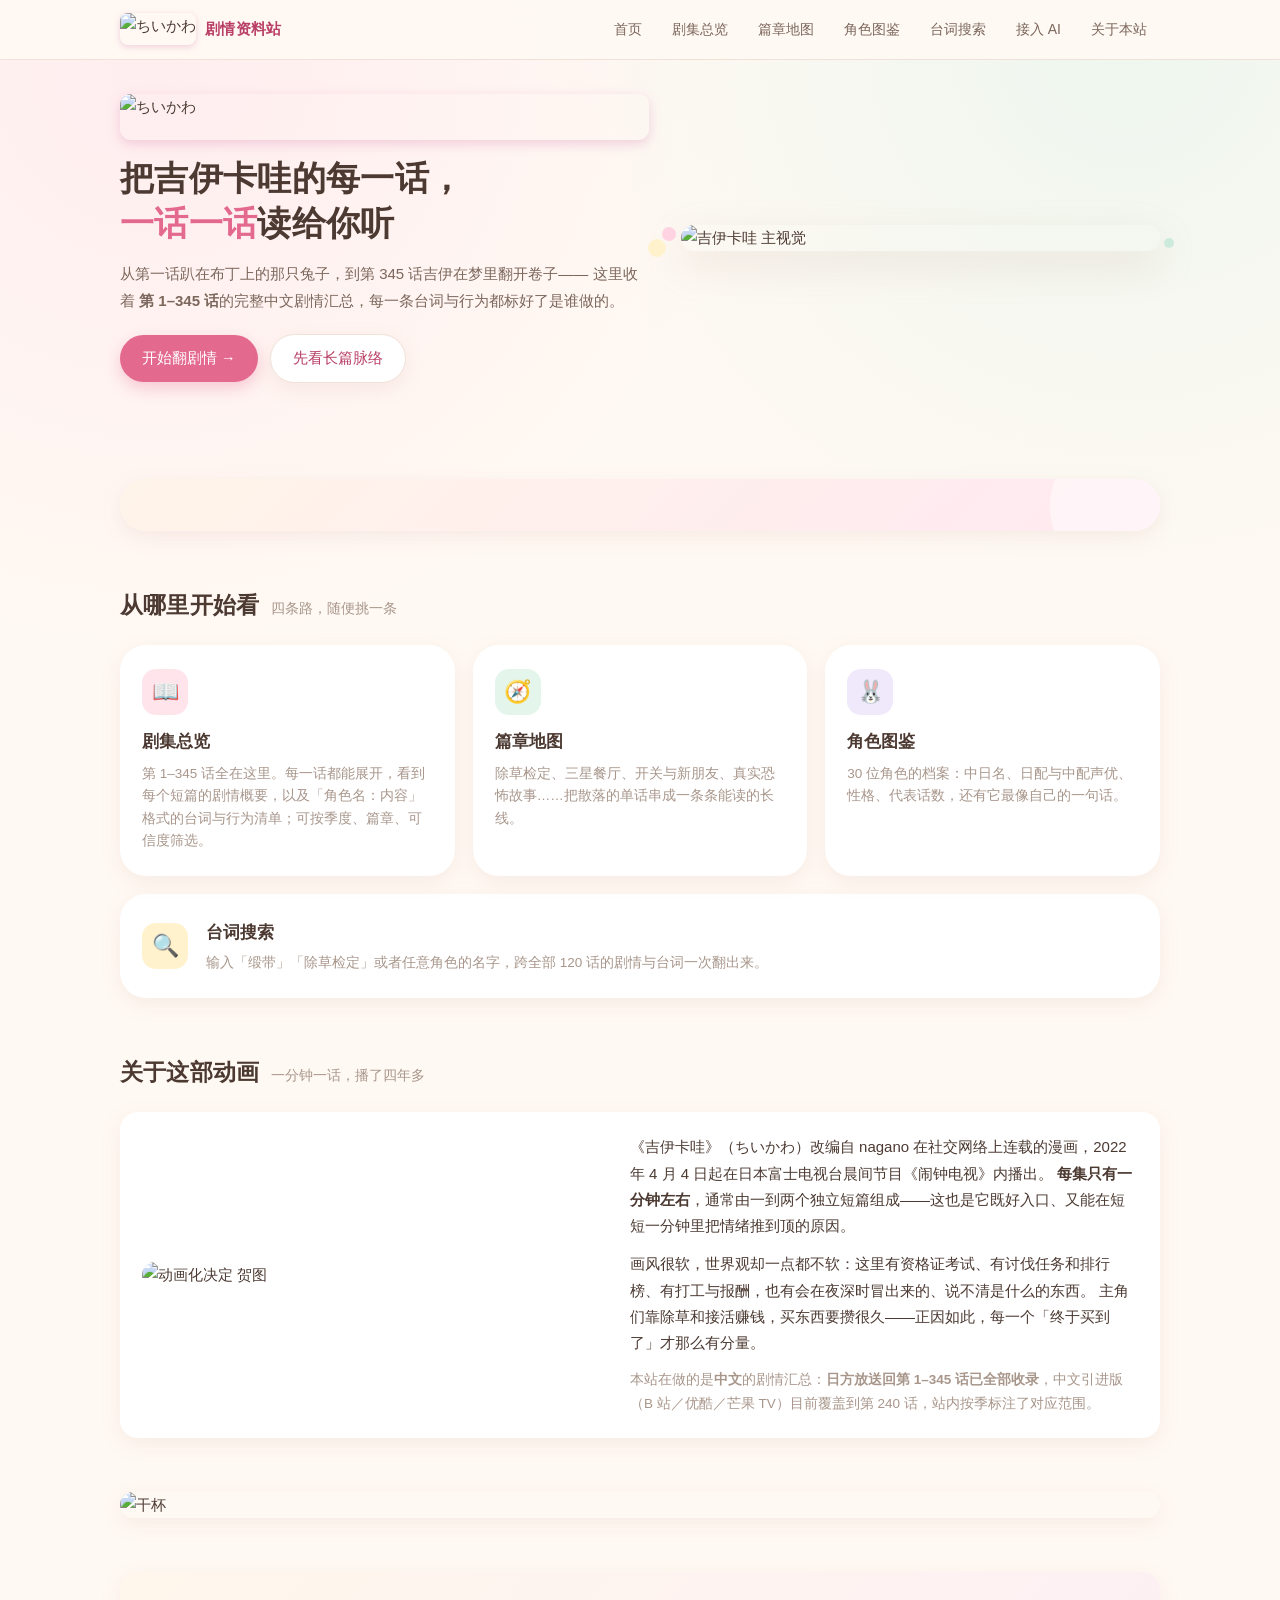
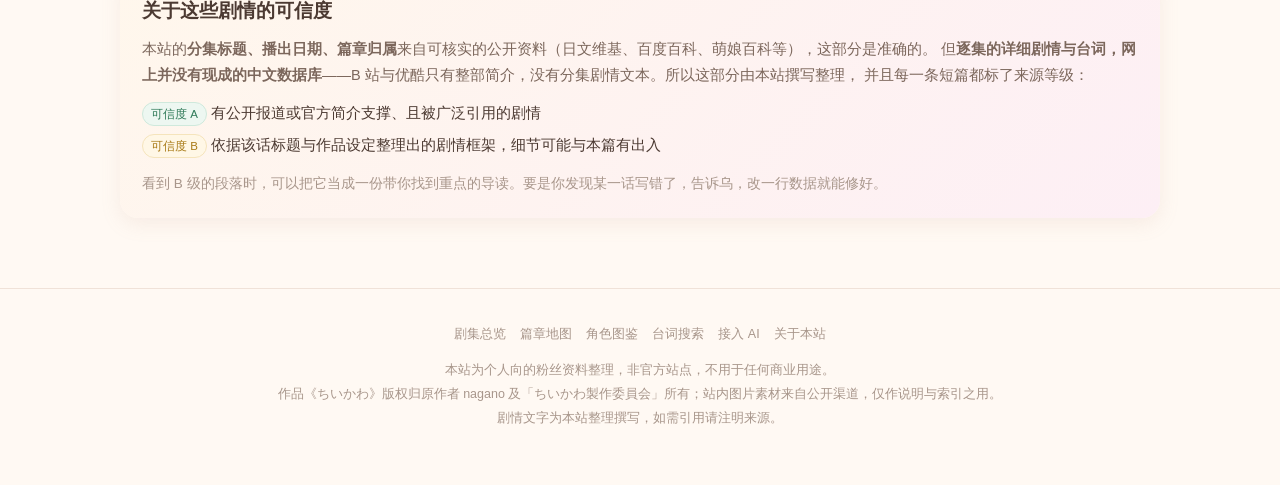
==== index.html @ 96c1f1d7 "站点: 新增「接入 AI」页，把工程配置与接入说明搬上网站 用户要的是「工程的配置和相关说明也应该放进这个项目的网站里」。新增 agent.html，讲清楚这份资料怎么接给别的 AI 用：  - 三层" ====
<!DOCTYPE html>
<html lang="zh-CN">
<head>
<meta charset="UTF-8">
<meta name="viewport" content="width=device-width,initial-scale=1">
<title>吉伊卡哇 剧情资料站 · ちいかわ</title>
<meta name="description" content="《吉伊卡哇》（ちいかわ）动画第 1–120 话逐集剧情汇总与台词记录，全部中文，含篇章地图、角色图鉴与台词搜索。">
<link rel="icon" href="assets/images/logo-chiikawa.png">
<link rel="stylesheet" href="css/style.css">
</head>
<body>

<nav class="nav"><div class="nav-in">
  <a class="nav-logo" href="index.html">
    <img src="assets/images/logo-chiikawa.png" alt="ちいかわ">
    <span class="lp">剧情资料站</span>
  </a>
  <div class="nav-links">
    <a href="index.html">首页</a>
    <a href="episodes.html">剧集总览</a>
    <a href="arcs.html">篇章地图</a>
    <a href="characters.html">角色图鉴</a>
    <a href="search.html">台词搜索</a>
    <a href="agent.html">接入 AI</a>
    <a href="about.html">关于本站</a>
  </div>
</div></nav>

<main class="wrap">

  <section class="hero">
    <div class="hero-txt">
      <img class="hero-logo" src="assets/images/logo-chiikawa.png" alt="ちいかわ">
      <h1>把吉伊卡哇的每一话，<br><em>一话一话</em>读给你听</h1>
      <p>从第一话趴在布丁上的那只兔子，到第 345 话吉伊在梦里翻开卷子——
        这里收着 <b>第 1–345 话</b>的完整中文剧情汇总，每一条台词与行为都标好了是谁做的。</p>
      <a class="btn" href="episodes.html">开始翻剧情 →</a>
      <a class="btn ghost" href="arcs.html" style="margin-left:8px">先看长篇脉络</a>
    </div>
    <div class="hero-art">
      <span class="spark s1"></span><span class="spark s2"></span><span class="spark s3"></span>
      <img class="kv" src="assets/images/hero-kv.jpg" alt="吉伊卡哇 主视觉">
    </div>
  </section>

  <section class="sec" style="margin-top:34px">
    <div class="stats" id="stats"></div>
  </section>

  <section class="sec">
    <div class="today" id="today"></div>
  </section>

  <section class="sec">
    <div class="sec-head">
      <h2>从哪里开始看</h2>
      <span class="sub">四条路，随便挑一条</span>
    </div>
    <div class="entries">
      <a class="entry" href="episodes.html">
        <div class="ic" style="background:#FFE4EC">📖</div>
        <h3>剧集总览</h3>
        <p>第 1–345 话全在这里。每一话都能展开，看到每个短篇的剧情概要，以及「角色名：内容」格式的台词与行为清单；可按季度、篇章、可信度筛选。</p>
      </a>
      <a class="entry" href="arcs.html">
        <div class="ic" style="background:#E4F5EC">🧭</div>
        <h3>篇章地图</h3>
        <p>除草检定、三星餐厅、开关与新朋友、真实恐怖故事……把散落的单话串成一条条能读的长线。</p>
      </a>
      <a class="entry" href="characters.html">
        <div class="ic" style="background:#F0E9FB">🐰</div>
        <h3>角色图鉴</h3>
        <p>30 位角色的档案：中日名、日配与中配声优、性格、代表话数，还有它最像自己的一句话。</p>
      </a>
    </div>
    <a class="entry" href="search.html" style="margin-top:18px;display:flex;align-items:center;gap:18px">
      <div class="ic" style="background:#FFF2CC;margin:0">🔍</div>
      <div>
        <h3 style="margin-bottom:4px">台词搜索</h3>
        <p style="margin:0">输入「缎带」「除草检定」或者任意角色的名字，跨全部 120 话的剧情与台词一次翻出来。</p>
      </div>
    </a>
  </section>

  <section class="sec">
    <div class="sec-head">
      <h2>关于这部动画</h2>
      <span class="sub">一分钟一话，播了四年多</span>
    </div>
    <div class="card" style="display:grid;grid-template-columns:1fr 1.1fr;gap:26px;align-items:center">
      <img src="assets/images/anime-announce.jpg" alt="动画化决定 贺图" style="border-radius:18px">
      <div>
        <p style="margin:0 0 12px">《吉伊卡哇》（ちいかわ）改编自 nagano 在社交网络上连载的漫画，2022 年 4 月 4 日起在日本富士电视台晨间节目《闹钟电视》内播出。
          <b>每集只有一分钟左右</b>，通常由一到两个独立短篇组成——这也是它既好入口、又能在短短一分钟里把情绪推到顶的原因。</p>
        <p style="margin:0 0 12px">画风很软，世界观却一点都不软：这里有资格证考试、有讨伐任务和排行榜、有打工与报酬，也有会在夜深时冒出来的、说不清是什么的东西。
          主角们靠除草和接活赚钱，买东西要攒很久——正因如此，每一个「终于买到了」才那么有分量。</p>
        <p style="margin:0" class="muted">本站在做的是<b>中文</b>的剧情汇总：<b>日方放送回第 1–345 话已全部收录</b>，中文引进版（B 站／优酷／芒果 TV）目前覆盖到第 240 话，站内按季标注了对应范围。</p>
      </div>
    </div>
  </section>

  <section class="sec">
    <img src="assets/images/banner-cheers.jpg" alt="干杯" style="width:100%;border-radius:26px;box-shadow:var(--shadow)">
  </section>

  <section class="sec">
    <div class="card" style="background:linear-gradient(135deg,#FFF7EC,#FDEFF5)">
      <h2 style="margin:0 0 10px;font-size:19px">关于这些剧情的可信度</h2>
      <p style="margin:0 0 12px;color:var(--ink-2);font-size:14.5px">
        本站的<b>分集标题、播出日期、篇章归属</b>来自可核实的公开资料（日文维基、百度百科、萌娘百科等），这部分是准确的。
        但<b>逐集的详细剧情与台词，网上并没有现成的中文数据库</b>——B 站与优酷只有整部简介，没有分集剧情文本。所以这部分由本站撰写整理，
        并且每一条短篇都标了来源等级：</p>
      <p style="margin:0 0 6px"><span class="badge-lv a">可信度 A</span> 有公开报道或官方简介支撑、且被广泛引用的剧情</p>
      <p style="margin:0 0 14px"><span class="badge-lv">可信度 B</span> 依据该话标题与作品设定整理出的剧情框架，细节可能与本篇有出入</p>
      <p style="margin:0" class="muted">看到 B 级的段落时，可以把它当成一份带你找到重点的导读。要是你发现某一话写错了，告诉乌，改一行数据就能修好。</p>
    </div>
  </section>

</main>

<footer>
  <div class="lk">
    <a href="episodes.html">剧集总览</a>
    <a href="arcs.html">篇章地图</a>
    <a href="characters.html">角色图鉴</a>
    <a href="search.html">台词搜索</a>
    <a href="agent.html">接入 AI</a>
    <a href="about.html">关于本站</a>
  </div>
  <p>本站为个人向的粉丝资料整理，非官方站点，不用于任何商业用途。<br>
  作品《ちいかわ》版权归原作者 nagano 及「ちいかわ製作委員会」所有；站内图片素材来自公开渠道，仅作说明与索引之用。<br>
  剧情文字为本站整理撰写，如需引用请注明来源。</p>
</footer>

<script src="js/data-characters.js"></script>
<script src="js/data-arcs.js"></script>
<script src="js/episodes-01-40.js"></script>
<script src="js/episodes-41-80.js"></script>
<script src="js/episodes-81-120.js"></script>
<script src="js/episodes-121-160.js"></script>
<script src="js/episodes-161-200.js"></script>
<script src="js/episodes-201-240.js"></script>
<script src="js/episodes-241-280.js"></script>
<script src="js/episodes-281-320.js"></script>
<script src="js/episodes-321-345.js"></script>
<script src="js/app.js"></script>
</body>
</html>
---- css/style.css ----
:root{
  --cream:#FFF9F3;
  --cream-2:#FFF3E8;
  --pink:#FFE4EC;
  --pink-2:#FFD3E1;
  --pink-deep:#E4698F;
  --pink-dark:#B93F66;
  --mint:#E4F5EC;
  --mint-2:#CDEBDC;
  --mint-deep:#3F9E75;
  --yellow:#FFF2CC;
  --yellow-deep:#D9A227;
  --blue:#E6F1FB;
  --blue-deep:#3E88C7;
  --purple:#F0E9FB;
  --purple-deep:#8A6BC7;
  --ink:#4C3A32;
  --ink-2:#7C675C;
  --ink-3:#A8968B;
  --line:#F0E2D8;
  --white:#FFFFFF;
  --shadow:0 6px 20px rgba(190,150,130,.13);
  --shadow-lg:0 14px 40px rgba(190,150,130,.20);
  --r-sm:12px; --r:18px; --r-lg:26px; --r-full:999px;
  --font:-apple-system,BlinkMacSystemFont,"PingFang SC","Hiragino Sans GB","Microsoft YaHei","Noto Sans SC",sans-serif;
}
*{box-sizing:border-box}
html{scroll-behavior:smooth}
body{
  margin:0;font-family:var(--font);color:var(--ink);background:var(--cream);
  font-size:15px;line-height:1.75;-webkit-font-smoothing:antialiased;
  background-image:radial-gradient(circle at 12% 8%,rgba(255,228,236,.55),transparent 42%),
                   radial-gradient(circle at 88% 4%,rgba(228,245,236,.65),transparent 40%);
  background-attachment:fixed;
}
a{color:inherit;text-decoration:none}
img{max-width:100%;display:block}
.wrap{max-width:1080px;margin:0 auto;padding:0 20px}

/* ============ 导航 ============ */
.nav{
  position:sticky;top:0;z-index:50;background:rgba(255,249,243,.92);
  backdrop-filter:saturate(180%) blur(12px);border-bottom:1px solid var(--line);
}
.nav-in{max-width:1080px;margin:0 auto;padding:10px 20px;display:flex;align-items:center;gap:14px}
.nav-logo{display:flex;align-items:center;gap:9px;flex-shrink:0}
.nav-logo img{height:32px;width:auto;border-radius:8px;box-shadow:0 2px 6px rgba(216,135,178,.35)}
.nav-logo .lp{font-size:15px;font-weight:700;color:var(--pink-dark);letter-spacing:.02em}
.nav-links{display:flex;gap:4px;margin-left:auto;flex-wrap:wrap}
.nav-links a{
  padding:7px 13px;border-radius:var(--r-full);font-size:14px;color:var(--ink-2);
  transition:background .18s,color .18s,transform .18s;
}
.nav-links a:hover{background:var(--pink);color:var(--pink-dark);transform:translateY(-1px)}
.nav-links a.on{background:var(--pink-deep);color:#fff;font-weight:500}

/* ============ 通用 ============ */
.sec{margin:54px 0}
.sec-head{display:flex;align-items:baseline;gap:12px;margin-bottom:20px;flex-wrap:wrap}
.sec-head h2{margin:0;font-size:23px;letter-spacing:.01em}
.sec-head .sub{font-size:13.5px;color:var(--ink-3)}
.card{background:var(--white);border-radius:var(--r);box-shadow:var(--shadow);padding:22px}
.tag{
  display:inline-block;padding:2px 10px;border-radius:var(--r-full);font-size:12px;
  background:var(--mint);color:var(--mint-deep);white-space:nowrap;
}
.tag.pk{background:var(--pink);color:var(--pink-dark)}
.tag.yl{background:var(--yellow);color:#96690E}
.tag.bl{background:var(--blue);color:var(--blue-deep)}
.tag.pu{background:var(--purple);color:var(--purple-deep)}
.tag.gy{background:#F1EFE8;color:#7A756B}
.badge-lv{
  display:inline-flex;align-items:center;gap:4px;font-size:11.5px;padding:1px 8px;
  border-radius:var(--r-full);background:#FFF7E6;color:#A87A16;border:1px solid #F5E4BC;
}
.badge-lv.a{background:#EDF7F1;color:#2F7A58;border-color:#CFE9DC}
.btn{
  display:inline-flex;align-items:center;gap:8px;padding:11px 22px;border-radius:var(--r-full);
  background:var(--pink-deep);color:#fff;font-size:14.5px;font-weight:500;border:none;cursor:pointer;
  box-shadow:0 6px 16px rgba(228,105,143,.32);transition:transform .16s,box-shadow .16s;
}
.btn:hover{transform:translateY(-2px);box-shadow:0 10px 22px rgba(228,105,143,.4)}
.btn.ghost{background:var(--white);color:var(--pink-dark);box-shadow:var(--shadow);border:1px solid var(--line)}
.muted{color:var(--ink-3);font-size:13.5px}

/* ============ 首页 hero ============ */
.hero{padding:34px 0 8px;display:grid;grid-template-columns:1.05fr .95fr;gap:32px;align-items:center}
.hero-txt h1{
  font-size:34px;line-height:1.35;margin:0 0 14px;letter-spacing:.01em;
}
.hero-txt h1 em{font-style:normal;color:var(--pink-deep)}
.hero-txt p{margin:0 0 20px;color:var(--ink-2);font-size:15px}
.hero-logo{height:46px;width:auto;border-radius:11px;margin-bottom:16px;box-shadow:0 4px 12px rgba(216,135,178,.34)}
.hero-art{position:relative}
.hero-art .kv{
  width:100%;border-radius:var(--r-lg);box-shadow:var(--shadow-lg);
  animation:bob 4.6s ease-in-out infinite;
}
@keyframes bob{0%,100%{transform:translateY(0) rotate(-.5deg)}50%{transform:translateY(-9px) rotate(.5deg)}}
.spark{position:absolute;border-radius:50%;pointer-events:none}
.spark.s1{width:14px;height:14px;background:var(--pink-2);top:8%;left:-4%;animation:fl 3.4s ease-in-out infinite}
.spark.s2{width:10px;height:10px;background:var(--mint-2);bottom:14%;right:-3%;animation:fl 4.2s ease-in-out infinite .5s}
.spark.s3{width:18px;height:18px;background:var(--yellow);top:52%;left:-7%;animation:fl 5s ease-in-out infinite .9s}
@keyframes fl{0%,100%{transform:translateY(0)}50%{transform:translateY(-12px)}}

.stats{display:grid;grid-template-columns:repeat(4,1fr);gap:14px;margin-top:26px}
.stat{background:var(--white);border-radius:var(--r);padding:16px 10px;text-align:center;box-shadow:var(--shadow)}
.stat b{display:block;font-size:26px;color:var(--pink-deep);line-height:1.2}
.stat span{font-size:12.5px;color:var(--ink-3)}

/* ============ 入口卡片 ============ */
.entries{display:grid;grid-template-columns:repeat(3,1fr);gap:18px}
.entry{
  background:var(--white);border-radius:var(--r-lg);padding:24px 22px;box-shadow:var(--shadow);
  transition:transform .2s,box-shadow .2s;display:block;
}
.entry:hover{transform:translateY(-5px);box-shadow:var(--shadow-lg)}
.entry .ic{
  width:46px;height:46px;border-radius:14px;display:flex;align-items:center;justify-content:center;
  font-size:22px;margin-bottom:12px;
}
.entry h3{margin:0 0 6px;font-size:17px}
.entry p{margin:0;font-size:13.5px;color:var(--ink-3);line-height:1.65}

/* 今日一话 */
.today{
  background:linear-gradient(135deg,#FFF4E9 0%,#FFE9F1 100%);
  border-radius:var(--r-lg);padding:26px;box-shadow:var(--shadow);position:relative;overflow:hidden;
}
.today::after{
  content:"";position:absolute;width:150px;height:150px;border-radius:50%;
  background:rgba(255,255,255,.5);right:-40px;bottom:-50px;
}
.today .lab{font-size:12.5px;color:var(--pink-dark);letter-spacing:.08em;font-weight:500}
.today h3{margin:6px 0 8px;font-size:20px}
.today p{margin:0;color:var(--ink-2);font-size:14px;position:relative;z-index:1}
.today .acts{margin-top:16px;display:flex;gap:10px;flex-wrap:wrap;position:relative;z-index:1}

/* ============ 剧集总览 ============ */
.filters{
  background:var(--white);border-radius:var(--r);padding:16px;box-shadow:var(--shadow);
  display:flex;gap:10px;flex-wrap:wrap;align-items:center;margin-bottom:22px;
}
.filters input[type=search],.filters select{
  font-family:var(--font);font-size:14px;color:var(--ink);padding:10px 14px;border-radius:var(--r-full);
  border:1px solid var(--line);background:var(--cream);outline:none;min-width:130px;
}
.filters input[type=search]{flex:1;min-width:200px}
.filters input:focus,.filters select:focus{border-color:var(--pink-2);background:#fff}
.chip-row{display:flex;gap:7px;flex-wrap:wrap;margin-bottom:18px}
.chip{
  padding:6px 14px;border-radius:var(--r-full);font-size:13px;background:var(--white);
  color:var(--ink-2);border:1px solid var(--line);cursor:pointer;transition:.16s;
}
.chip:hover{border-color:var(--pink-2);color:var(--pink-dark)}
.chip.on{background:var(--pink-deep);color:#fff;border-color:var(--pink-deep)}

.ep-list{display:flex;flex-direction:column;gap:12px}
.ep{
  background:var(--white);border-radius:var(--r);box-shadow:var(--shadow);overflow:hidden;
  transition:box-shadow .2s;
}
.ep:hover{box-shadow:var(--shadow-lg)}
.ep-head{
  display:flex;gap:14px;align-items:flex-start;padding:16px 18px;cursor:pointer;user-select:none;
}
.ep-no{
  flex-shrink:0;min-width:52px;height:52px;border-radius:14px;background:var(--pink);
  color:var(--pink-dark);display:flex;flex-direction:column;align-items:center;justify-content:center;
  font-weight:700;line-height:1;
}
.ep-no small{font-size:9.5px;font-weight:400;opacity:.75;margin-bottom:3px}
.ep-no b{font-size:18px}
.ep-main{flex:1;min-width:0}
.ep-main .cn{font-size:16px;font-weight:500;margin-bottom:3px;line-height:1.45}
.ep-main .jp{font-size:12.5px;color:var(--ink-3);margin-bottom:7px;word-break:break-all}
.ep-meta{display:flex;gap:7px;flex-wrap:wrap;align-items:center}
.ep-arrow{flex-shrink:0;color:var(--ink-3);font-size:13px;transition:transform .25s;padding-top:14px}
.ep.open .ep-arrow{transform:rotate(180deg)}
.ep-body{display:none;padding:0 18px 18px;border-top:1px dashed var(--line);margin-top:2px}
.ep.open .ep-body{display:block}
.short{padding:16px 0 4px;border-bottom:1px dashed var(--line)}
.short:last-child{border-bottom:none}
.short-head{display:flex;align-items:center;gap:9px;flex-wrap:wrap;margin-bottom:8px}
.short-head h4{margin:0;font-size:15px;color:var(--pink-dark)}
.short p{margin:0 0 12px;font-size:14.2px;color:var(--ink-2);line-height:1.85}
.lines{background:var(--cream-2);border-radius:var(--r-sm);padding:12px 14px;margin-top:2px}
.lines .lt{font-size:12px;color:var(--ink-3);margin-bottom:7px;letter-spacing:.05em}
.line{display:flex;gap:9px;font-size:14px;line-height:1.75;padding:3px 0}
.line .who{
  flex-shrink:0;font-weight:500;color:var(--pink-dark);min-width:76px;
}
.line .who.act{color:var(--mint-deep)}
.line .txt{color:var(--ink);flex:1}
.lines .empty{font-size:13px;color:var(--ink-3)}

/* ============ 篇章地图 ============ */
.arc-list{position:relative;padding-left:30px}
.arc-list::before{
  content:"";position:absolute;left:9px;top:8px;bottom:8px;width:2px;
  background:linear-gradient(180deg,var(--pink-2),var(--mint-2),var(--line));
}
.arc{position:relative;margin-bottom:16px}
.arc::before{
  content:"";position:absolute;left:-26px;top:24px;width:11px;height:11px;border-radius:50%;
  background:#fff;border:2.5px solid var(--pink-deep);
}
.arc.later::before{border-color:var(--line);background:var(--cream)}
.arc-card{background:var(--white);border-radius:var(--r);padding:18px 20px;box-shadow:var(--shadow)}
.arc-top{display:flex;align-items:center;gap:10px;flex-wrap:wrap;margin-bottom:8px}
.arc-top h3{margin:0;font-size:16.5px}
.arc-top .jp{font-size:12.5px;color:var(--ink-3)}
.arc-top .range{font-size:12.5px;color:var(--pink-dark);font-weight:500;margin-left:auto}
.arc-card p{margin:0;font-size:14px;color:var(--ink-2);line-height:1.85}
.arc.later .arc-card{background:#FFFDFA;box-shadow:none;border:1px dashed var(--line)}
.arc.later .arc-card p{color:var(--ink-3)}

/* ============ 角色图鉴 ============ */
.chars{display:grid;grid-template-columns:repeat(3,1fr);gap:18px}
.char{
  background:var(--white);border-radius:var(--r-lg);overflow:hidden;box-shadow:var(--shadow);
  cursor:pointer;transition:transform .2s,box-shadow .2s;
}
.char:hover{transform:translateY(-5px);box-shadow:var(--shadow-lg)}
.char-img{aspect-ratio:1/1;overflow:hidden;background:var(--cream-2);display:flex;align-items:center;justify-content:center}
.char-img img{width:100%;height:100%;object-fit:cover;object-position:center 42%}
/* 官方没有立绘的角色：统一占位符（同一版式，只随角色主色微调） */
.char-ph{width:100%;height:100%;display:flex;align-items:center;justify-content:center}
.char-ph .ph-svg{width:100%;height:100%;display:block}
.char-info{padding:15px 17px 17px}
.char-info h3{margin:0 0 2px;font-size:16.5px}
.char-info .jp{font-size:12.5px;color:var(--ink-3);margin-bottom:9px}
.char-info .tags{display:flex;gap:6px;flex-wrap:wrap}
.char-detail{
  display:none;position:fixed;inset:0;z-index:100;background:rgba(76,58,50,.42);
  align-items:center;justify-content:center;padding:24px;
}
.char-detail.on{display:flex}
.char-detail .box{
  background:var(--cream);border-radius:var(--r-lg);max-width:640px;width:100%;max-height:86vh;
  overflow-y:auto;padding:0;box-shadow:var(--shadow-lg);
}
.char-detail .top{display:grid;grid-template-columns:190px 1fr;gap:0}
.char-detail .top img{width:100%;height:100%;object-fit:cover}
.char-detail .top.ph{min-height:210px}
.char-detail .top.ph .char-ph{min-height:210px}
.char-detail .meta{padding:22px 22px 18px}
.char-detail .meta h3{margin:0 0 3px;font-size:21px}
.char-detail .meta .jp{color:var(--ink-3);font-size:13px;margin-bottom:12px}
.char-detail .meta dl{margin:0;font-size:13.5px;display:grid;grid-template-columns:auto 1fr;gap:4px 12px}
.char-detail .meta dt{color:var(--ink-3)}
.char-detail .bd{padding:0 22px 24px}
.char-detail .bd p{font-size:14.5px;line-height:1.9;color:var(--ink-2);margin:0 0 14px}
.char-detail .q{
  background:var(--white);border-radius:var(--r-sm);padding:13px 15px;font-size:14.5px;
  color:var(--pink-dark);border-left:3px solid var(--pink-2);
}
.char-detail .close{
  position:absolute;top:14px;right:16px;background:none;border:none;font-size:22px;color:var(--ink-3);
  cursor:pointer;line-height:1;
}

/* ============ 搜索 ============ */
.search-big{
  background:var(--white);border-radius:var(--r-lg);padding:22px;box-shadow:var(--shadow);margin-bottom:22px;
}
.search-big input{
  width:100%;font-family:var(--font);font-size:16px;padding:14px 18px;border-radius:var(--r-full);
  border:1px solid var(--line);background:var(--cream);outline:none;
}
.search-big input:focus{border-color:var(--pink-2);background:#fff}
.hit{
  background:var(--white);border-radius:var(--r);box-shadow:var(--shadow);padding:15px 18px;margin-bottom:11px;
}
.hit .h-top{font-size:13px;color:var(--ink-3);margin-bottom:5px}
.hit .h-top b{color:var(--pink-dark);font-weight:500}
.hit .h-body{font-size:14.5px;line-height:1.8}
.hit mark{background:#FFE9A8;color:var(--ink);padding:0 3px;border-radius:4px}
.res-count{font-size:13.5px;color:var(--ink-3);margin-bottom:14px}

/* ============ 关于 ============ */
.prose{background:var(--white);border-radius:var(--r);padding:26px 28px;box-shadow:var(--shadow);font-size:14.5px;line-height:1.95;color:var(--ink-2)}
.prose h3{margin:24px 0 10px;font-size:16.5px;color:var(--ink)}
.prose h3:first-child{margin-top:0}
.prose ul{margin:8px 0;padding-left:20px}
.prose li{margin-bottom:5px}
.prose table{width:100%;border-collapse:collapse;margin:12px 0;font-size:13.5px}
.prose th,.prose td{text-align:left;padding:9px 11px;border-bottom:1px solid var(--line);vertical-align:top}
.prose th{color:var(--ink-3);font-weight:500;background:var(--cream)}
.prose code{background:var(--cream-2);padding:1px 6px;border-radius:5px;font-size:13px}
/* 代码块：等宽、可横向滚动。接管线的说明里有长命令和长 JSON，
   不给它溢出控制就会把版面撑破。 */
.prose pre{
  background:#2B2724;color:#F3EDE6;border-radius:var(--r);padding:15px 17px;margin:14px 0;
  overflow-x:auto;font-size:12.5px;line-height:1.75;letter-spacing:.1px;
  -webkit-overflow-scrolling:touch;
}
.prose pre code{background:none;padding:0;color:inherit;font-size:inherit;white-space:pre}
.prose h4{margin:18px 0 8px;font-size:15px;color:var(--ink)}
.prose p{margin:9px 0}

/* ============ 页脚 ============ */
footer{
  margin-top:70px;padding:34px 20px 42px;border-top:1px solid var(--line);text-align:center;
  font-size:12.5px;color:var(--ink-3);line-height:1.9;
}
footer .lk{display:flex;gap:14px;justify-content:center;flex-wrap:wrap;margin-bottom:12px}
footer .lk a:hover{color:var(--pink-deep)}

.empty-state{text-align:center;padding:50px 20px;color:var(--ink-3)}
.empty-state .big{font-size:40px;margin-bottom:12px}

@media (max-width:900px){
  .hero{grid-template-columns:1fr;gap:24px}
  .entries,.chars{grid-template-columns:repeat(2,1fr)}
  .stats{grid-template-columns:repeat(2,1fr)}
  .hero-txt h1{font-size:27px}
  .char-detail .top{grid-template-columns:1fr}
}
@media (max-width:600px){
  .entries,.chars{grid-template-columns:1fr}
  .nav-in{padding:8px 14px}
  .nav-links a{padding:6px 10px;font-size:13px}
  .sec{margin:38px 0}
  .ep-head{padding:14px}
  .line .who{min-width:64px}
}
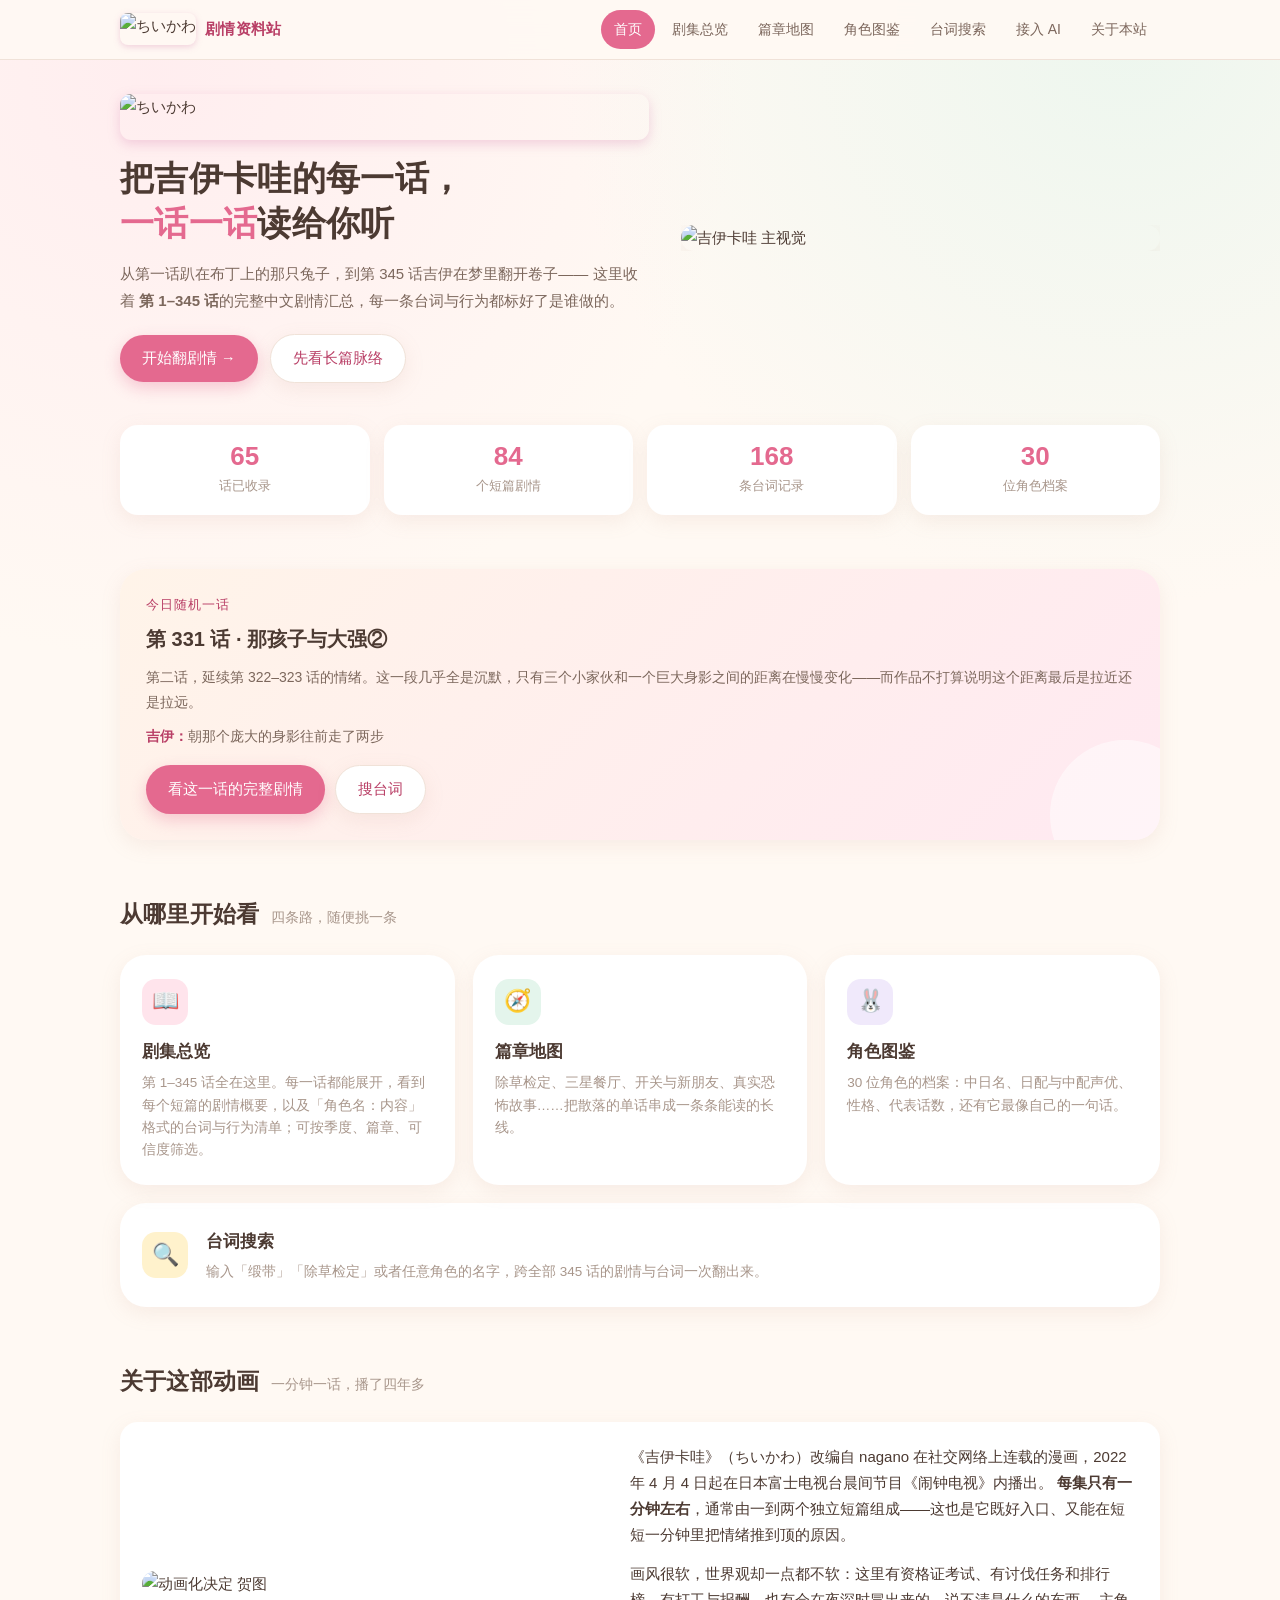
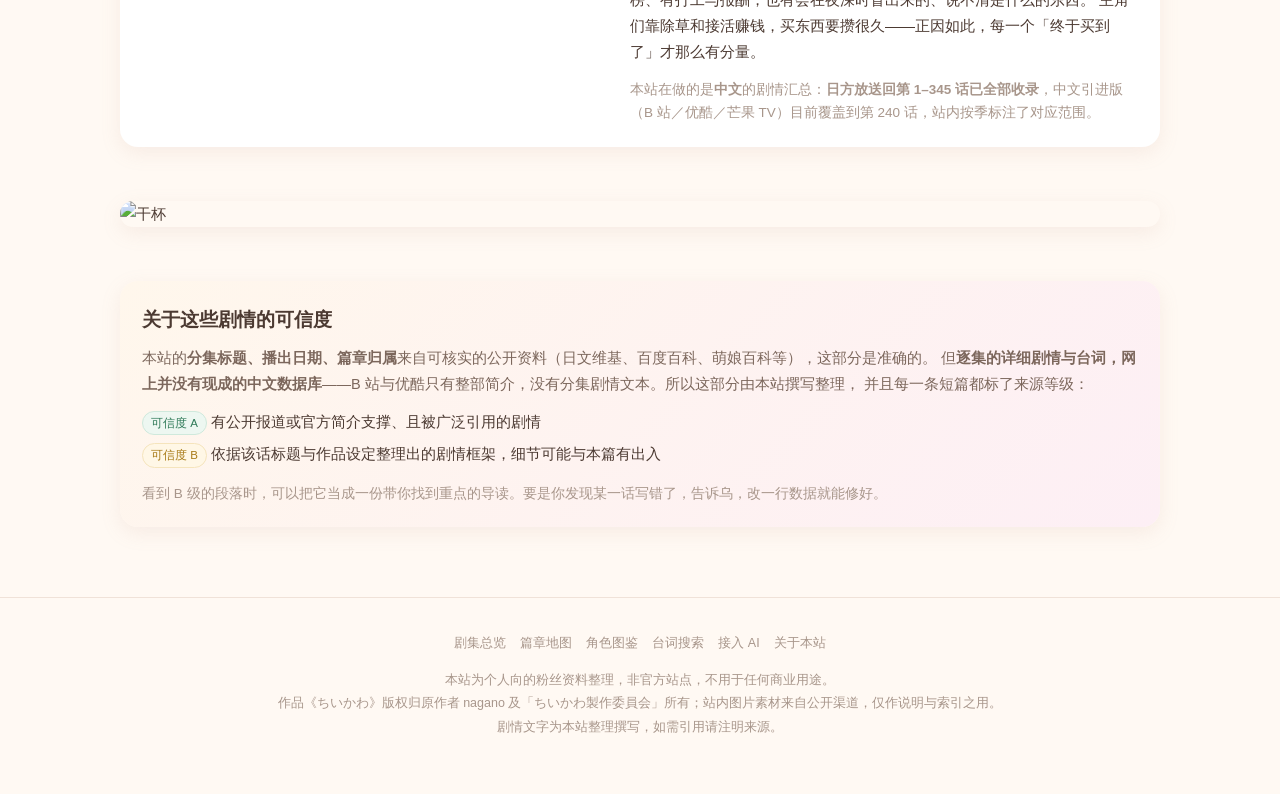
==== commit 1fc0fbf0: "站点: 修掉前三轮审计里剩下的 14 项前端问题 之前只顾了「被使用」那一面（MCP、注入），站点前端一直没动。这次按审计清单 逐项修完，每项都用无头浏览器实测过。  **会安静出错的** - 首页统" ====
--- a/index.html
+++ b/index.html
@@ -4,7 +4,7 @@
 <meta charset="UTF-8">
 <meta name="viewport" content="width=device-width,initial-scale=1">
 <title>吉伊卡哇 剧情资料站 · ちいかわ</title>
-<meta name="description" content="《吉伊卡哇》（ちいかわ）动画第 1–120 话逐集剧情汇总与台词记录，全部中文，含篇章地图、角色图鉴与台词搜索。">
+<meta name="description" content="《吉伊卡哇》（ちいかわ）动画第 1–345 话逐集剧情汇总与台词记录，全部中文，含篇章地图、角色图鉴与台词搜索。">
 <link rel="icon" href="assets/images/logo-chiikawa.png">
 <link rel="stylesheet" href="css/style.css">
 </head>
@@ -77,7 +77,7 @@
       <div class="ic" style="background:#FFF2CC;margin:0">🔍</div>
       <div>
         <h3 style="margin-bottom:4px">台词搜索</h3>
-        <p style="margin:0">输入「缎带」「除草检定」或者任意角色的名字，跨全部 120 话的剧情与台词一次翻出来。</p>
+        <p style="margin:0">输入「缎带」「除草检定」或者任意角色的名字，跨全部 345 话的剧情与台词一次翻出来。</p>
       </div>
     </a>
   </section>
@@ -87,7 +87,7 @@
       <h2>关于这部动画</h2>
       <span class="sub">一分钟一话，播了四年多</span>
     </div>
-    <div class="card" style="display:grid;grid-template-columns:1fr 1.1fr;gap:26px;align-items:center">
+    <div class="card about-card">
       <img src="assets/images/anime-announce.jpg" alt="动画化决定 贺图" style="border-radius:18px">
       <div>
         <p style="margin:0 0 12px">《吉伊卡哇》（ちいかわ）改编自 nagano 在社交网络上连载的漫画，2022 年 4 月 4 日起在日本富士电视台晨间节目《闹钟电视》内播出。
--- a/css/style.css
+++ b/css/style.css
@@ -91,7 +91,7 @@
 .hero-txt h1 em{font-style:normal;color:var(--pink-deep)}
 .hero-txt p{margin:0 0 20px;color:var(--ink-2);font-size:15px}
 .hero-logo{height:46px;width:auto;border-radius:11px;margin-bottom:16px;box-shadow:0 4px 12px rgba(216,135,178,.34)}
-.hero-art{position:relative}
+.hero-art{position:relative;overflow:hidden}
 .hero-art .kv{
   width:100%;border-radius:var(--r-lg);box-shadow:var(--shadow-lg);
   animation:bob 4.6s ease-in-out infinite;
@@ -133,6 +133,7 @@
 }
 .today .lab{font-size:12.5px;color:var(--pink-dark);letter-spacing:.08em;font-weight:500}
 .today h3{margin:6px 0 8px;font-size:20px}
+.today h2{margin:6px 0 8px;font-size:20px}
 .today p{margin:0;color:var(--ink-2);font-size:14px;position:relative;z-index:1}
 .today .acts{margin-top:16px;display:flex;gap:10px;flex-wrap:wrap;position:relative;z-index:1}
 
@@ -151,9 +152,26 @@
 .chip{
   padding:6px 14px;border-radius:var(--r-full);font-size:13px;background:var(--white);
   color:var(--ink-2);border:1px solid var(--line);cursor:pointer;transition:.16s;
+  /* chip 现在是 <button>（原来只有 click 监听的 <span>，键盘按不到）。
+     button 自带字体、行高、内外边距与边框，这里逐项压掉，保持原外观。 */
+  font-family:inherit;line-height:inherit;margin:0;appearance:none;-webkit-appearance:none;
 }
 .chip:hover{border-color:var(--pink-2);color:var(--pink-dark)}
 .chip.on{background:var(--pink-deep);color:#fff;border-color:var(--pink-deep)}
+.chip:focus-visible{outline:2px solid var(--pink-deep);outline-offset:2px}
+
+/* 首页「关于这部动画」那张卡片：原来是内联的 grid-template-columns。
+   内联样式优先级高于媒体查询，窄屏压不回单列（实测 375px 下仍是两列，
+   配图被挤到 126px 宽）。改成类，交给下面的断点处理。 */
+.about-card{display:grid;grid-template-columns:1fr 1.1fr;gap:26px;align-items:center}
+
+/* 视觉上隐藏，但读屏和键盘焦点仍然拿得到。
+   给只有 placeholder 的输入框补 label 用 —— placeholder 不是字段名，
+   读屏不认它，而且一输入就消失了。 */
+.vh{
+  position:absolute;width:1px;height:1px;padding:0;margin:-1px;overflow:hidden;
+  clip:rect(0 0 0 0);clip-path:inset(50%);white-space:nowrap;border:0;
+}
 
 .ep-list{display:flex;flex-direction:column;gap:12px}
 .ep{
@@ -183,6 +201,7 @@
 .short:last-child{border-bottom:none}
 .short-head{display:flex;align-items:center;gap:9px;flex-wrap:wrap;margin-bottom:8px}
 .short-head h4{margin:0;font-size:15px;color:var(--pink-dark)}
+.short-head h3{margin:0;font-size:15px;color:var(--pink-dark)}
 .short p{margin:0 0 12px;font-size:14.2px;color:var(--ink-2);line-height:1.85}
 .lines{background:var(--cream-2);border-radius:var(--r-sm);padding:12px 14px;margin-top:2px}
 .lines .lt{font-size:12px;color:var(--ink-3);margin-bottom:7px;letter-spacing:.05em}
@@ -275,7 +294,9 @@
 .hit .h-top{font-size:13px;color:var(--ink-3);margin-bottom:5px}
 .hit .h-top b{color:var(--pink-dark);font-weight:500}
 .hit .h-body{font-size:14.5px;line-height:1.8}
-.hit mark{background:#FFE9A8;color:var(--ink);padding:0 3px;border-radius:4px}
+/* 原来只有 .hit mark 有样式，剧集页的高亮退化成浏览器默认的纯黄。
+   两处高亮提成公共规则，颜色一致。 */
+mark{background:#FFE9A8;color:var(--ink);padding:0 3px;border-radius:4px}
 .res-count{font-size:13.5px;color:var(--ink-3);margin-bottom:14px}
 
 /* ============ 关于 ============ */
@@ -316,6 +337,7 @@
   .stats{grid-template-columns:repeat(2,1fr)}
   .hero-txt h1{font-size:27px}
   .char-detail .top{grid-template-columns:1fr}
+  .about-card{grid-template-columns:1fr;gap:18px}
 }
 @media (max-width:600px){
   .entries,.chars{grid-template-columns:1fr}
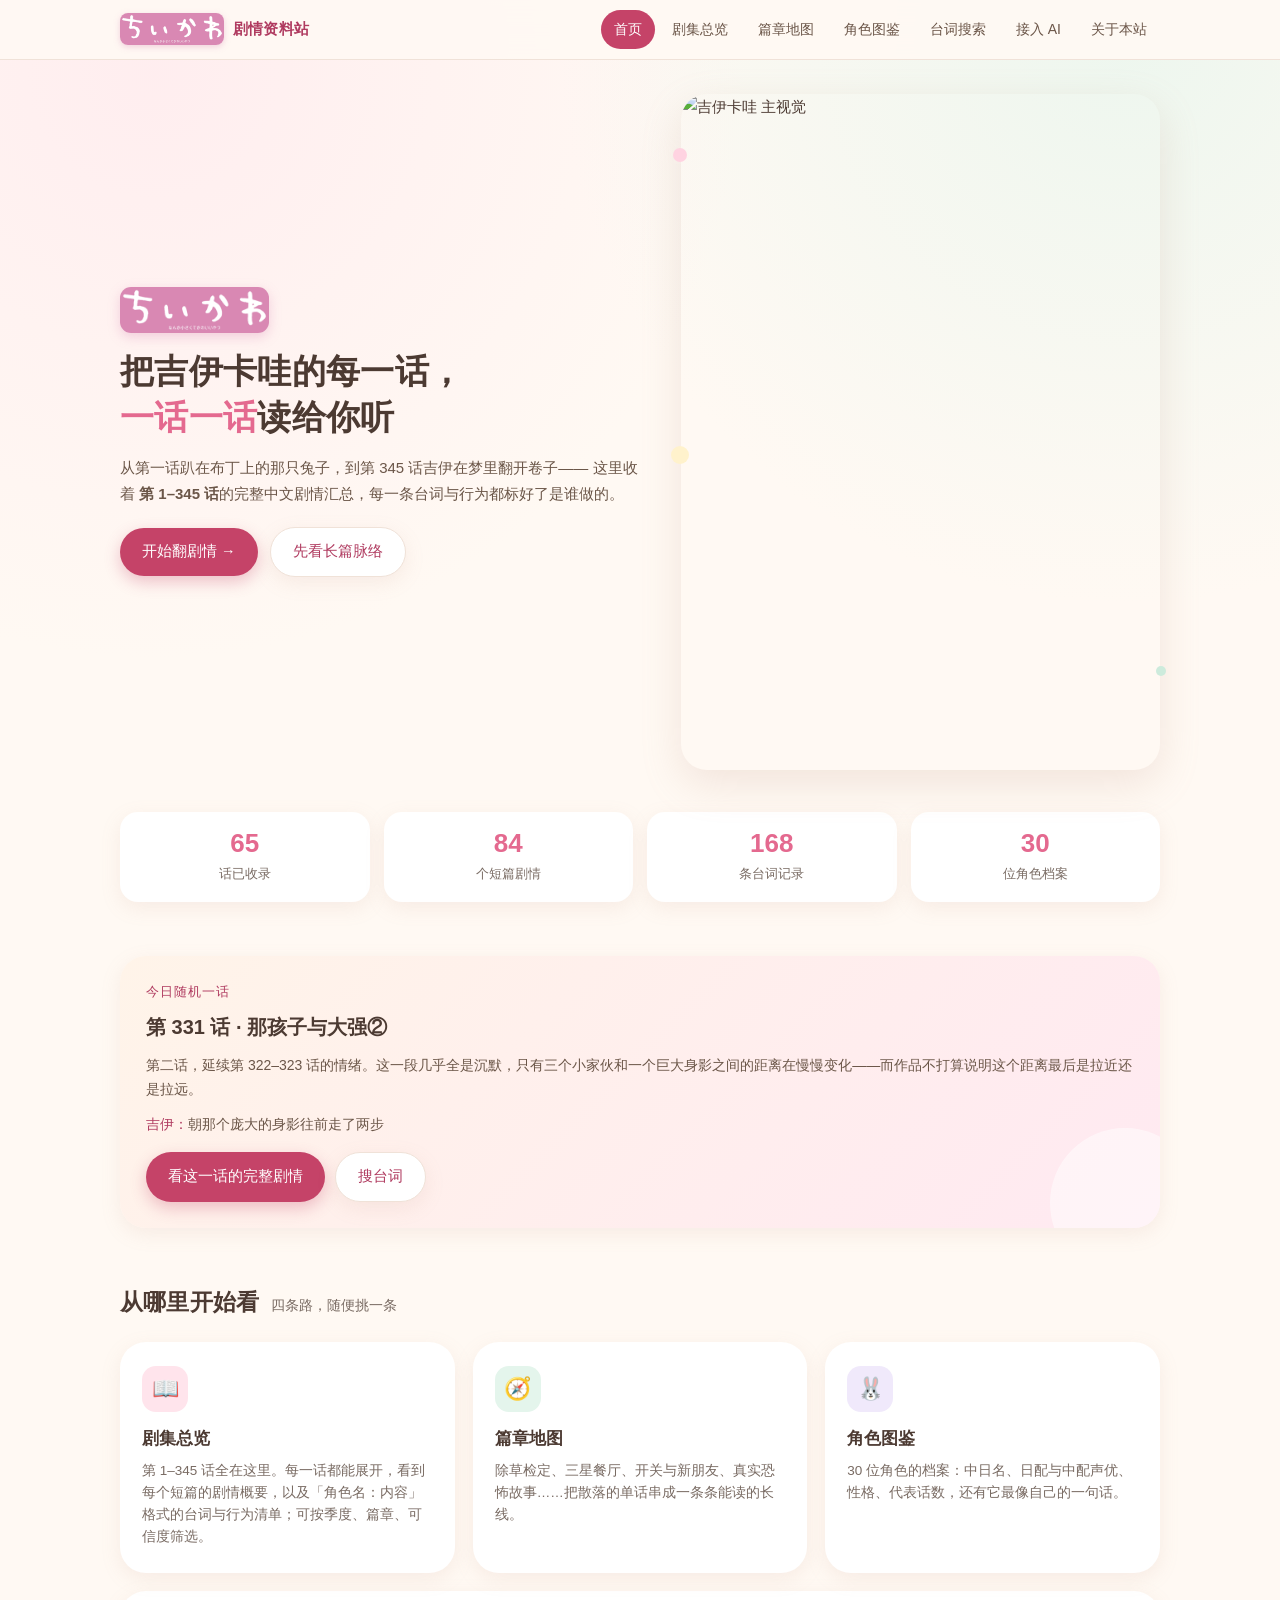
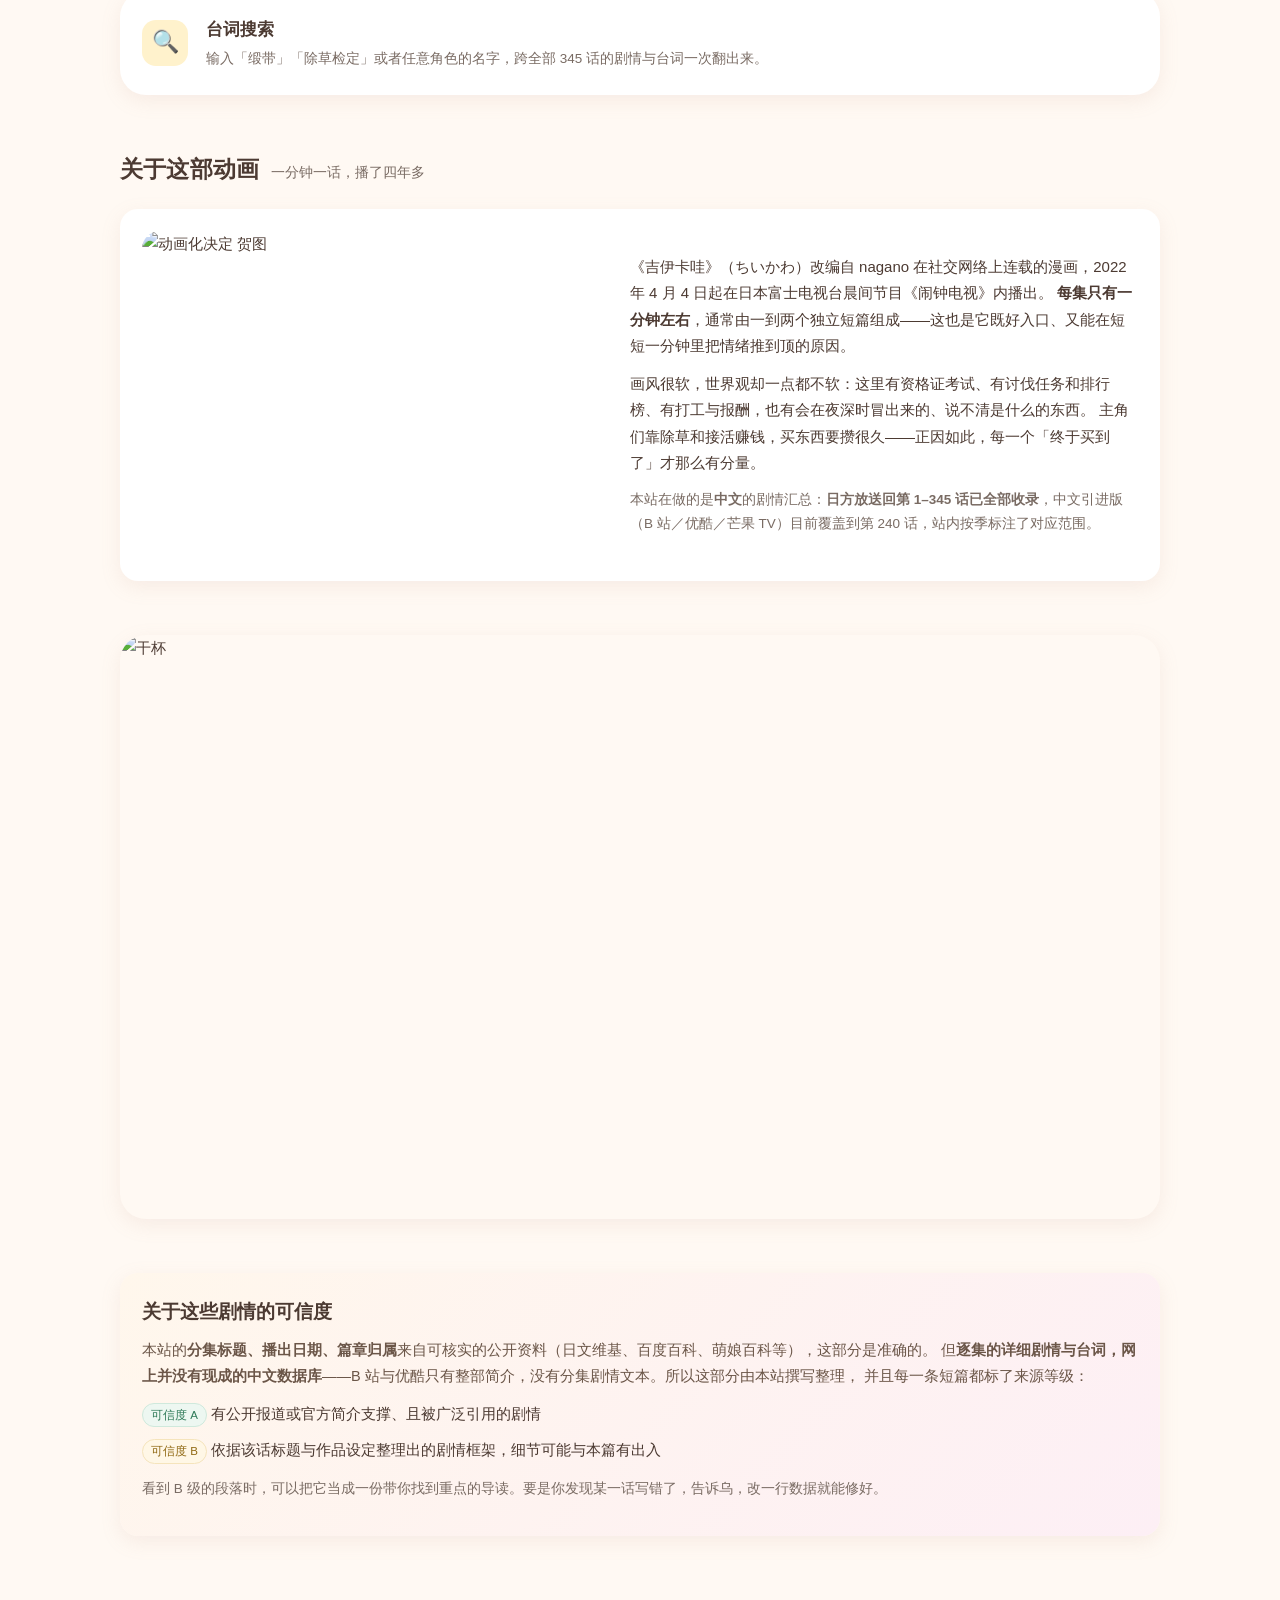
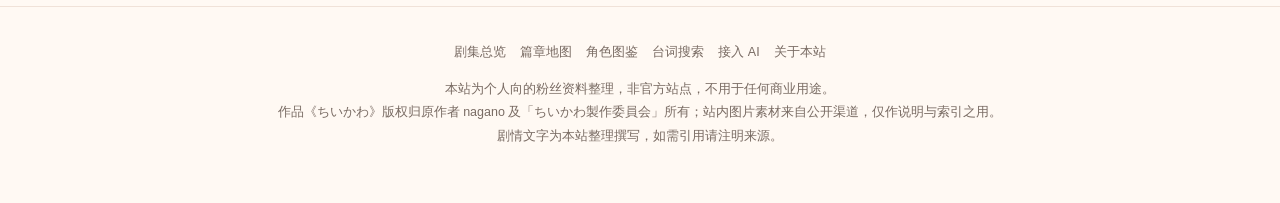
==== commit 418fbc5d: "站点: 修完这一轮审计 —— 键盘用不了、字看不清、首包 940KB 对全站做了一次质量审核，按 P0–P3 分四档逐项修。核验一律用无头 Chrome 实跑，不靠目视。  **P0 键盘走不通（真 " ====
--- a/index.html
+++ b/index.html
@@ -5,14 +5,21 @@
 <meta name="viewport" content="width=device-width,initial-scale=1">
 <title>吉伊卡哇 剧情资料站 · ちいかわ</title>
 <meta name="description" content="《吉伊卡哇》（ちいかわ）动画第 1–345 话逐集剧情汇总与台词记录，全部中文，含篇章地图、角色图鉴与台词搜索。">
-<link rel="icon" href="assets/images/logo-chiikawa.png">
+<meta name="theme-color" content="#FFF9F3">
+<meta property="og:type" content="website">
+<meta property="og:site_name" content="吉伊卡哇 剧情资料站">
+<meta property="og:locale" content="zh_CN">
+<meta property="og:title" content="吉伊卡哇 剧情资料站 · 第 1–345 话逐话剧情">
+<meta property="og:description" content="把每一话讲了什么、谁说了什么整理成中文资料：480 个短篇剧情、990 条台词，按篇章与季度归档。">
+<link rel="icon" href="assets/images/icon.svg" type="image/svg+xml">
+<link rel="apple-touch-icon" href="assets/images/logo-chiikawa.png">
 <link rel="stylesheet" href="css/style.css">
 </head>
 <body>
 
 <nav class="nav"><div class="nav-in">
   <a class="nav-logo" href="index.html">
-    <img src="assets/images/logo-chiikawa.png" alt="ちいかわ">
+    <img src="assets/images/logo-chiikawa.png" alt="ちいかわ" width="360" height="111">
     <span class="lp">剧情资料站</span>
   </a>
   <div class="nav-links">
@@ -30,20 +37,28 @@
 
   <section class="hero">
     <div class="hero-txt">
-      <img class="hero-logo" src="assets/images/logo-chiikawa.png" alt="ちいかわ">
+      <img class="hero-logo" src="assets/images/logo-chiikawa.png" alt="ちいかわ" width="360" height="111">
       <h1>把吉伊卡哇的每一话，<br><em>一话一话</em>读给你听</h1>
       <p>从第一话趴在布丁上的那只兔子，到第 345 话吉伊在梦里翻开卷子——
         这里收着 <b>第 1–345 话</b>的完整中文剧情汇总，每一条台词与行为都标好了是谁做的。</p>
       <a class="btn" href="episodes.html">开始翻剧情 →</a>
-      <a class="btn ghost" href="arcs.html" style="margin-left:8px">先看长篇脉络</a>
+      <a class="btn ghost ml" href="arcs.html">先看长篇脉络</a>
     </div>
     <div class="hero-art">
       <span class="spark s1"></span><span class="spark s2"></span><span class="spark s3"></span>
-      <img class="kv" src="assets/images/hero-kv.jpg" alt="吉伊卡哇 主视觉">
+      <img class="kv" src="assets/images/hero-kv.jpg" alt="吉伊卡哇 主视觉" width="778" height="1100">
     </div>
   </section>
 
-  <section class="sec" style="margin-top:34px">
+  <noscript>
+    <div class="card noscript-note">
+      <b>需要开启 JavaScript。</b>首页的统计、今日一话，以及剧集、篇章、角色、搜索四个页面
+      都是按数据即时渲染的 —— 关掉脚本只会看到空壳。剧情数据本身在
+      <code>js/episodes-*.js</code> 里，是纯文本。
+    </div>
+  </noscript>
+
+  <section class="sec first">
     <div class="stats" id="stats"></div>
   </section>
 
@@ -58,26 +73,26 @@
     </div>
     <div class="entries">
       <a class="entry" href="episodes.html">
-        <div class="ic" style="background:#FFE4EC">📖</div>
+        <div class="ic ic-pk">📖</div>
         <h3>剧集总览</h3>
         <p>第 1–345 话全在这里。每一话都能展开，看到每个短篇的剧情概要，以及「角色名：内容」格式的台词与行为清单；可按季度、篇章、可信度筛选。</p>
       </a>
       <a class="entry" href="arcs.html">
-        <div class="ic" style="background:#E4F5EC">🧭</div>
+        <div class="ic ic-mt">🧭</div>
         <h3>篇章地图</h3>
         <p>除草检定、三星餐厅、开关与新朋友、真实恐怖故事……把散落的单话串成一条条能读的长线。</p>
       </a>
       <a class="entry" href="characters.html">
-        <div class="ic" style="background:#F0E9FB">🐰</div>
+        <div class="ic ic-pu">🐰</div>
         <h3>角色图鉴</h3>
         <p>30 位角色的档案：中日名、日配与中配声优、性格、代表话数，还有它最像自己的一句话。</p>
       </a>
     </div>
-    <a class="entry" href="search.html" style="margin-top:18px;display:flex;align-items:center;gap:18px">
-      <div class="ic" style="background:#FFF2CC;margin:0">🔍</div>
+    <a class="entry entry-wide" href="search.html">
+      <div class="ic ic-yl">🔍</div>
       <div>
-        <h3 style="margin-bottom:4px">台词搜索</h3>
-        <p style="margin:0">输入「缎带」「除草检定」或者任意角色的名字，跨全部 345 话的剧情与台词一次翻出来。</p>
+        <h3 class="tight">台词搜索</h3>
+        <p class="tight">输入「缎带」「除草检定」或者任意角色的名字，跨全部 345 话的剧情与台词一次翻出来。</p>
       </div>
     </a>
   </section>
@@ -88,31 +103,32 @@
       <span class="sub">一分钟一话，播了四年多</span>
     </div>
     <div class="card about-card">
-      <img src="assets/images/anime-announce.jpg" alt="动画化决定 贺图" style="border-radius:18px">
+      <img class="about-img" src="assets/images/anime-announce.jpg" alt="动画化决定 贺图"
+           width="1500" height="1064" loading="lazy">
       <div>
-        <p style="margin:0 0 12px">《吉伊卡哇》（ちいかわ）改编自 nagano 在社交网络上连载的漫画，2022 年 4 月 4 日起在日本富士电视台晨间节目《闹钟电视》内播出。
+        <p>《吉伊卡哇》（ちいかわ）改编自 nagano 在社交网络上连载的漫画，2022 年 4 月 4 日起在日本富士电视台晨间节目《闹钟电视》内播出。
           <b>每集只有一分钟左右</b>，通常由一到两个独立短篇组成——这也是它既好入口、又能在短短一分钟里把情绪推到顶的原因。</p>
-        <p style="margin:0 0 12px">画风很软，世界观却一点都不软：这里有资格证考试、有讨伐任务和排行榜、有打工与报酬，也有会在夜深时冒出来的、说不清是什么的东西。
+        <p>画风很软，世界观却一点都不软：这里有资格证考试、有讨伐任务和排行榜、有打工与报酬，也有会在夜深时冒出来的、说不清是什么的东西。
           主角们靠除草和接活赚钱，买东西要攒很久——正因如此，每一个「终于买到了」才那么有分量。</p>
-        <p style="margin:0" class="muted">本站在做的是<b>中文</b>的剧情汇总：<b>日方放送回第 1–345 话已全部收录</b>，中文引进版（B 站／优酷／芒果 TV）目前覆盖到第 240 话，站内按季标注了对应范围。</p>
+        <p class="muted">本站在做的是<b>中文</b>的剧情汇总：<b>日方放送回第 1–345 话已全部收录</b>，中文引进版（B 站／优酷／芒果 TV）目前覆盖到第 240 话，站内按季标注了对应范围。</p>
       </div>
     </div>
   </section>
 
   <section class="sec">
-    <img src="assets/images/banner-cheers.jpg" alt="干杯" style="width:100%;border-radius:26px;box-shadow:var(--shadow)">
+    <img class="banner" src="assets/images/banner-cheers.jpg" alt="干杯" width="1400" height="787" loading="lazy">
   </section>
 
   <section class="sec">
-    <div class="card" style="background:linear-gradient(135deg,#FFF7EC,#FDEFF5)">
-      <h2 style="margin:0 0 10px;font-size:19px">关于这些剧情的可信度</h2>
-      <p style="margin:0 0 12px;color:var(--ink-2);font-size:14.5px">
+    <div class="card soft">
+      <h2 class="sm">关于这些剧情的可信度</h2>
+      <p class="lead">
         本站的<b>分集标题、播出日期、篇章归属</b>来自可核实的公开资料（日文维基、百度百科、萌娘百科等），这部分是准确的。
         但<b>逐集的详细剧情与台词，网上并没有现成的中文数据库</b>——B 站与优酷只有整部简介，没有分集剧情文本。所以这部分由本站撰写整理，
         并且每一条短篇都标了来源等级：</p>
-      <p style="margin:0 0 6px"><span class="badge-lv a">可信度 A</span> 有公开报道或官方简介支撑、且被广泛引用的剧情</p>
-      <p style="margin:0 0 14px"><span class="badge-lv">可信度 B</span> 依据该话标题与作品设定整理出的剧情框架，细节可能与本篇有出入</p>
-      <p style="margin:0" class="muted">看到 B 级的段落时，可以把它当成一份带你找到重点的导读。要是你发现某一话写错了，告诉乌，改一行数据就能修好。</p>
+      <p class="credit"><span class="badge-lv a">可信度 A</span> 有公开报道或官方简介支撑、且被广泛引用的剧情</p>
+      <p class="credit"><span class="badge-lv">可信度 B</span> 依据该话标题与作品设定整理出的剧情框架，细节可能与本篇有出入</p>
+      <p class="muted">看到 B 级的段落时，可以把它当成一份带你找到重点的导读。要是你发现某一话写错了，告诉乌，改一行数据就能修好。</p>
     </div>
   </section>
 
@@ -143,6 +159,7 @@
 <script src="js/episodes-241-280.js"></script>
 <script src="js/episodes-281-320.js"></script>
 <script src="js/episodes-321-345.js"></script>
+<script src="js/nav.js"></script>
 <script src="js/app.js"></script>
 </body>
 </html>
--- a/css/style.css
+++ b/css/style.css
@@ -4,19 +4,26 @@
   --pink:#FFE4EC;
   --pink-2:#FFD3E1;
   --pink-deep:#E4698F;
-  --pink-dark:#B93F66;
+  /* 粉底白字专用的深一档。--pink-deep 上的白字只有 3.13:1，
+     做主按钮和选中态都过不了 AA；这个颜色是 4.80:1。
+     浅粉那些（--pink、--pink-2）继续当装饰底，不动。 */
+  --pink-solid:#C54368;
+  --pink-dark:#B03B60;
   --mint:#E4F5EC;
   --mint-2:#CDEBDC;
-  --mint-deep:#3F9E75;
+  --mint-deep:#2E7557;
   --yellow:#FFF2CC;
-  --yellow-deep:#D9A227;
+  --yellow-deep:#8C6412;
   --blue:#E6F1FB;
-  --blue-deep:#3E88C7;
+  --blue-deep:#2F6C9E;
   --purple:#F0E9FB;
-  --purple-deep:#8A6BC7;
+  --purple-deep:#7459A6;
+  /* 三级文字：10.26 / 6.59 / 4.91（米白底），全部过 AA。
+     原来 --ink-3 是 #A8968B，只有 2.72:1 —— 它承担了全站
+     12.5–14px 的辅助信息（日文标题、页脚、统计标签），等于读不清。 */
   --ink:#4C3A32;
-  --ink-2:#7C675C;
-  --ink-3:#A8968B;
+  --ink-2:#6B5648;
+  --ink-3:#796B63;
   --line:#F0E2D8;
   --white:#FFFFFF;
   --shadow:0 6px 20px rgba(190,150,130,.13);
@@ -52,34 +59,36 @@
   transition:background .18s,color .18s,transform .18s;
 }
 .nav-links a:hover{background:var(--pink);color:var(--pink-dark);transform:translateY(-1px)}
-.nav-links a.on{background:var(--pink-deep);color:#fff;font-weight:500}
+.nav-links a.on{background:var(--pink-solid);color:#fff;font-weight:500}
 
 /* ============ 通用 ============ */
 .sec{margin:54px 0}
 .sec-head{display:flex;align-items:baseline;gap:12px;margin-bottom:20px;flex-wrap:wrap}
-.sec-head h2{margin:0;font-size:23px;letter-spacing:.01em}
+.sec-head h1,.sec-head h2{margin:0;font-size:23px;letter-spacing:.01em}
 .sec-head .sub{font-size:13.5px;color:var(--ink-3)}
 .card{background:var(--white);border-radius:var(--r);box-shadow:var(--shadow);padding:22px}
 .tag{
   display:inline-block;padding:2px 10px;border-radius:var(--r-full);font-size:12px;
   background:var(--mint);color:var(--mint-deep);white-space:nowrap;
 }
+/* 标签文字统一压到 4.6:1 以上。原来这一组是 2.9–4.4，
+   12px 的字摆在那里等于装饰 —— 但它们承载的是可信度、篇章、日期。 */
 .tag.pk{background:var(--pink);color:var(--pink-dark)}
-.tag.yl{background:var(--yellow);color:#96690E}
+.tag.yl{background:var(--yellow);color:var(--yellow-deep)}
 .tag.bl{background:var(--blue);color:var(--blue-deep)}
 .tag.pu{background:var(--purple);color:var(--purple-deep)}
-.tag.gy{background:#F1EFE8;color:#7A756B}
+.tag.gy{background:#F1EFE8;color:#6F6A61}
 .badge-lv{
   display:inline-flex;align-items:center;gap:4px;font-size:11.5px;padding:1px 8px;
-  border-radius:var(--r-full);background:#FFF7E6;color:#A87A16;border:1px solid #F5E4BC;
+  border-radius:var(--r-full);background:#FFF7E6;color:#906913;border:1px solid #F5E4BC;
 }
 .badge-lv.a{background:#EDF7F1;color:#2F7A58;border-color:#CFE9DC}
 .btn{
   display:inline-flex;align-items:center;gap:8px;padding:11px 22px;border-radius:var(--r-full);
-  background:var(--pink-deep);color:#fff;font-size:14.5px;font-weight:500;border:none;cursor:pointer;
-  box-shadow:0 6px 16px rgba(228,105,143,.32);transition:transform .16s,box-shadow .16s;
-}
-.btn:hover{transform:translateY(-2px);box-shadow:0 10px 22px rgba(228,105,143,.4)}
+  background:var(--pink-solid);color:#fff;font-size:14.5px;font-weight:500;border:none;cursor:pointer;
+  box-shadow:0 6px 16px rgba(197,67,104,.30);transition:transform .16s,box-shadow .16s;
+}
+.btn:hover{transform:translateY(-2px);box-shadow:0 10px 22px rgba(197,67,104,.38)}
 .btn.ghost{background:var(--white);color:var(--pink-dark);box-shadow:var(--shadow);border:1px solid var(--line)}
 .muted{color:var(--ink-3);font-size:13.5px}
 
@@ -91,16 +100,22 @@
 .hero-txt h1 em{font-style:normal;color:var(--pink-deep)}
 .hero-txt p{margin:0 0 20px;color:var(--ink-2);font-size:15px}
 .hero-logo{height:46px;width:auto;border-radius:11px;margin-bottom:16px;box-shadow:0 4px 12px rgba(216,135,178,.34)}
-.hero-art{position:relative;overflow:hidden}
+/* 这里原来是 overflow:hidden，三个 spark 又都放在负偏移上，
+   结果全被裁掉 —— 装饰写了但看不见。改成不裁，负偏移换成固定像素，
+   最远只探出 10px，仍在 .wrap 的 20px 内边距里，不会撑出横向滚动条。 */
+.hero-art{position:relative}
 .hero-art .kv{
-  width:100%;border-radius:var(--r-lg);box-shadow:var(--shadow-lg);
+  /* height:auto 不能省。img 上的 width/height 属性是「表现性提示」，等价于
+     CSS 的 width/height —— 只写 width:100% 的话 1100px 的 height 仍然生效，
+     图会被上下拉着变形，整行高度也跟着翻倍。 */
+  width:100%;height:auto;border-radius:var(--r-lg);box-shadow:var(--shadow-lg);
   animation:bob 4.6s ease-in-out infinite;
 }
 @keyframes bob{0%,100%{transform:translateY(0) rotate(-.5deg)}50%{transform:translateY(-9px) rotate(.5deg)}}
 .spark{position:absolute;border-radius:50%;pointer-events:none}
-.spark.s1{width:14px;height:14px;background:var(--pink-2);top:8%;left:-4%;animation:fl 3.4s ease-in-out infinite}
-.spark.s2{width:10px;height:10px;background:var(--mint-2);bottom:14%;right:-3%;animation:fl 4.2s ease-in-out infinite .5s}
-.spark.s3{width:18px;height:18px;background:var(--yellow);top:52%;left:-7%;animation:fl 5s ease-in-out infinite .9s}
+.spark.s1{width:14px;height:14px;background:var(--pink-2);top:8%;left:-8px;animation:fl 3.4s ease-in-out infinite}
+.spark.s2{width:10px;height:10px;background:var(--mint-2);bottom:14%;right:-6px;animation:fl 4.2s ease-in-out infinite .5s}
+.spark.s3{width:18px;height:18px;background:var(--yellow);top:52%;left:-10px;animation:fl 5s ease-in-out infinite .9s}
 @keyframes fl{0%,100%{transform:translateY(0)}50%{transform:translateY(-12px)}}
 
 .stats{display:grid;grid-template-columns:repeat(4,1fr);gap:14px;margin-top:26px}
@@ -121,6 +136,23 @@
 }
 .entry h3{margin:0 0 6px;font-size:17px}
 .entry p{margin:0;font-size:13.5px;color:var(--ink-3);line-height:1.65}
+/* 图标底色、宽卡片这些原来散在 HTML 的 style 属性里，
+   内联写法的优先级还压过媒体查询，窄屏改不动。 */
+.entry .ic-pk{background:var(--pink)}
+.entry .ic-mt{background:var(--mint)}
+.entry .ic-pu{background:var(--purple)}
+.entry .ic-yl{background:var(--yellow)}
+.entry-wide{margin-top:18px;display:flex;align-items:center;gap:18px}
+.entry-wide .ic{margin:0;flex-shrink:0}
+.entry h3.tight{margin:0 0 4px}
+.entry p.tight{margin:0}
+
+.sec.first{margin-top:34px}
+.btn.ml{margin-left:8px}
+/* 页面开头那段导语，四个页面原来各写一份内联样式 */
+.page-intro{margin:0 0 20px;color:var(--ink-2);font-size:14.5px;max-width:780px}
+.arc-note{margin:0 0 22px}
+.hint{margin:12px 0 0}
 
 /* 今日一话 */
 .today{
@@ -132,9 +164,10 @@
   background:rgba(255,255,255,.5);right:-40px;bottom:-50px;
 }
 .today .lab{font-size:12.5px;color:var(--pink-dark);letter-spacing:.08em;font-weight:500}
-.today h3{margin:6px 0 8px;font-size:20px}
 .today h2{margin:6px 0 8px;font-size:20px}
 .today p{margin:0;color:var(--ink-2);font-size:14px;position:relative;z-index:1}
+.today .ln{margin-top:10px}
+.today .ln b{color:var(--pink-dark);font-weight:500}
 .today .acts{margin-top:16px;display:flex;gap:10px;flex-wrap:wrap;position:relative;z-index:1}
 
 /* ============ 剧集总览 ============ */
@@ -157,13 +190,23 @@
   font-family:inherit;line-height:inherit;margin:0;appearance:none;-webkit-appearance:none;
 }
 .chip:hover{border-color:var(--pink-2);color:var(--pink-dark)}
-.chip.on{background:var(--pink-deep);color:#fff;border-color:var(--pink-deep)}
-.chip:focus-visible{outline:2px solid var(--pink-deep);outline-offset:2px}
+.chip.on{background:var(--pink-solid);color:#fff;border-color:var(--pink-solid)}
+.chip:focus-visible{outline:2px solid var(--pink-solid);outline-offset:2px}
 
 /* 首页「关于这部动画」那张卡片：原来是内联的 grid-template-columns。
    内联样式优先级高于媒体查询，窄屏压不回单列（实测 375px 下仍是两列，
    配图被挤到 126px 宽）。改成类，交给下面的断点处理。 */
 .about-card{display:grid;grid-template-columns:1fr 1.1fr;gap:26px;align-items:center}
+.about-card p{margin:0 0 12px}
+.about-card p:last-child{margin:0}
+.about-img{width:100%;height:auto;border-radius:18px}
+.banner{width:100%;height:auto;border-radius:var(--r-lg);box-shadow:var(--shadow)}
+.card.soft{background:linear-gradient(135deg,#FFF7EC,#FDEFF5)}
+.card h2.sm{margin:0 0 10px;font-size:19px}
+.card .lead{margin:0 0 12px;color:var(--ink-2);font-size:14.5px}
+.card .credit{margin:0 0 10px}
+.noscript-note{margin:26px 0;border-left:3px solid var(--pink-solid);color:var(--ink-2);font-size:14px}
+.noscript-note code{background:var(--cream-2);padding:1px 6px;border-radius:5px;font-size:13px}
 
 /* 视觉上隐藏，但读屏和键盘焦点仍然拿得到。
    给只有 placeholder 的输入框补 label 用 —— placeholder 不是字段名，
@@ -200,7 +243,6 @@
 .short{padding:16px 0 4px;border-bottom:1px dashed var(--line)}
 .short:last-child{border-bottom:none}
 .short-head{display:flex;align-items:center;gap:9px;flex-wrap:wrap;margin-bottom:8px}
-.short-head h4{margin:0;font-size:15px;color:var(--pink-dark)}
 .short-head h3{margin:0;font-size:15px;color:var(--pink-dark)}
 .short p{margin:0 0 12px;font-size:14.2px;color:var(--ink-2);line-height:1.85}
 .lines{background:var(--cream-2);border-radius:var(--r-sm);padding:12px 14px;margin-top:2px}
@@ -231,6 +273,7 @@
 .arc-top .jp{font-size:12.5px;color:var(--ink-3)}
 .arc-top .range{font-size:12.5px;color:var(--pink-dark);font-weight:500;margin-left:auto}
 .arc-card p{margin:0;font-size:14px;color:var(--ink-2);line-height:1.85}
+.arc-foot{margin-top:12px;display:flex;gap:10px;align-items:center;flex-wrap:wrap}
 .arc.later .arc-card{background:#FFFDFA;box-shadow:none;border:1px dashed var(--line)}
 .arc.later .arc-card p{color:var(--ink-3)}
 
@@ -258,13 +301,14 @@
 .char-detail .box{
   background:var(--cream);border-radius:var(--r-lg);max-width:640px;width:100%;max-height:86vh;
   overflow-y:auto;padding:0;box-shadow:var(--shadow-lg);
+  position:relative;   /* 关闭按钮的定位基准，原来写死在 HTML 的 style 里 */
 }
 .char-detail .top{display:grid;grid-template-columns:190px 1fr;gap:0}
 .char-detail .top img{width:100%;height:100%;object-fit:cover}
 .char-detail .top.ph{min-height:210px}
 .char-detail .top.ph .char-ph{min-height:210px}
 .char-detail .meta{padding:22px 22px 18px}
-.char-detail .meta h3{margin:0 0 3px;font-size:21px}
+.char-detail .meta h2{margin:0 0 3px;font-size:21px}
 .char-detail .meta .jp{color:var(--ink-3);font-size:13px;margin-bottom:12px}
 .char-detail .meta dl{margin:0;font-size:13.5px;display:grid;grid-template-columns:auto 1fr;gap:4px 12px}
 .char-detail .meta dt{color:var(--ink-3)}
@@ -274,10 +318,16 @@
   background:var(--white);border-radius:var(--r-sm);padding:13px 15px;font-size:14.5px;
   color:var(--pink-dark);border-left:3px solid var(--pink-2);
 }
+.char-detail .more{margin-top:14px}
+/* 22px 的 × 只有 22px 的点击区，手指和开关都不好按；补到 44×44。
+   位置仍贴在卡片右上角，视觉中心不动。 */
 .char-detail .close{
-  position:absolute;top:14px;right:16px;background:none;border:none;font-size:22px;color:var(--ink-3);
+  position:absolute;top:6px;right:6px;width:44px;height:44px;
+  display:flex;align-items:center;justify-content:center;
+  background:none;border:none;border-radius:50%;font-size:22px;color:var(--ink-3);
   cursor:pointer;line-height:1;
 }
+.char-detail .close:hover{background:rgba(76,58,50,.06);color:var(--ink)}
 
 /* ============ 搜索 ============ */
 .search-big{
@@ -294,6 +344,7 @@
 .hit .h-top{font-size:13px;color:var(--ink-3);margin-bottom:5px}
 .hit .h-top b{color:var(--pink-dark);font-weight:500}
 .hit .h-body{font-size:14.5px;line-height:1.8}
+.hit .jump{margin-top:9px}
 /* 原来只有 .hit mark 有样式，剧集页的高亮退化成浏览器默认的纯黄。
    两处高亮提成公共规则，颜色一致。 */
 mark{background:#FFE9A8;color:var(--ink);padding:0 3px;border-radius:4px}
@@ -301,8 +352,8 @@
 
 /* ============ 关于 ============ */
 .prose{background:var(--white);border-radius:var(--r);padding:26px 28px;box-shadow:var(--shadow);font-size:14.5px;line-height:1.95;color:var(--ink-2)}
-.prose h3{margin:24px 0 10px;font-size:16.5px;color:var(--ink)}
-.prose h3:first-child{margin-top:0}
+.prose h2,.prose h3{margin:24px 0 10px;font-size:16.5px;color:var(--ink)}
+.prose h2:first-child,.prose h3:first-child{margin-top:0}
 .prose ul{margin:8px 0;padding-left:20px}
 .prose li{margin-bottom:5px}
 .prose table{width:100%;border-collapse:collapse;margin:12px 0;font-size:13.5px}
@@ -317,7 +368,37 @@
   -webkit-overflow-scrolling:touch;
 }
 .prose pre code{background:none;padding:0;color:inherit;font-size:inherit;white-space:pre}
-.prose h4{margin:18px 0 8px;font-size:15px;color:var(--ink)}
+/* 引用的原文有两类，分两种处理 —— 关键区别是「行结构有没有意义」：
+   · 整段中文（服务握手说明）：行是排版断出来的，折成一段读着舒服 → 普通段落
+   · markdown / 带行的文本（注入的 agent 正文）：行是作者写的，压掉就看不出结构
+     → 保留换行，但同时允许自动折行
+   两种都不用横向滚动。
+
+   配色走过一次弯路：原来是浅底 + --ink-2 文字，对比度 4.87:1 —— 单看是过了
+   WCAG AA 的，但同一页里的代码块是 12.74:1，摆在一起就显得糊。现在统一用
+   深底浅字（11.34:1）。
+
+   为了不让人误以为是代码，和代码块刻意留了两处不同：
+   1) 底色是暖调的深灰，不是代码块那种冷调；
+   2) 字体是正文字体，不是等宽。
+   （曾经想过在角上加一个小标签，但绝对定位会压到上一段文字，
+     而且那个粉色胶囊和整站的克制风格也不搭，所以去掉了。） */
+.prose .quote,
+.prose pre.quote-wrap{
+  position:relative;
+  background:#332E2A;color:#FFE9C9;
+  border-left:3px solid #FFD3E1;border-radius:0 var(--r) var(--r) 0;
+  padding:15px 18px 15px 20px;margin:14px 0;
+  font-size:13.5px;line-height:1.85;
+  white-space:normal;overflow-wrap:anywhere;
+}
+.prose pre.quote-wrap{white-space:pre-wrap;letter-spacing:normal}
+.prose pre.quote-wrap code{white-space:pre-wrap;color:inherit}
+
+/* 接口签名一类的行内代码不要折行 —— 折了之后
+   list_entries(kind, filter?, offset?, limit?) 会断成两半，很难读。
+   表格里空间不够时让这一格自己撑宽，而不是把签名切开。 */
+.prose td code{white-space:nowrap}
 .prose p{margin:9px 0}
 
 /* ============ 页脚 ============ */
@@ -326,10 +407,22 @@
   font-size:12.5px;color:var(--ink-3);line-height:1.9;
 }
 footer .lk{display:flex;gap:14px;justify-content:center;flex-wrap:wrap;margin-bottom:12px}
-footer .lk a:hover{color:var(--pink-deep)}
+footer .lk a:hover{color:var(--pink-dark)}
 
 .empty-state{text-align:center;padding:50px 20px;color:var(--ink-3)}
 .empty-state .big{font-size:40px;margin-bottom:12px}
+
+/* 键盘焦点统一可见。原来只有 .chip 有 focus-visible，
+   其余可聚焦元素（按钮、卡片、剧集头、导航）都靠浏览器默认或干脆没有。 */
+:focus-visible{outline:2px solid var(--pink-solid);outline-offset:2px}
+.btn:focus-visible,.entry:focus-visible,.char:focus-visible,.ep-head:focus-visible{outline-offset:3px}
+
+/* 尊重系统的「减少动态效果」：两个无限动画和两处过渡都收掉。
+   无限 bob/fl 对前庭敏感的人是实打实的干扰，不是审美偏好。 */
+@media (prefers-reduced-motion:reduce){
+  html{scroll-behavior:auto}
+  *,*::before,*::after{animation-duration:.001ms !important;animation-iteration-count:1 !important;transition-duration:.001ms !important}
+}
 
 @media (max-width:900px){
   .hero{grid-template-columns:1fr;gap:24px}
@@ -341,7 +434,10 @@
 }
 @media (max-width:600px){
   .entries,.chars{grid-template-columns:1fr}
-  .nav-in{padding:8px 14px}
+  /* 7 个导航项在 335px 里挤成一列五行，光导航就吃掉半个首屏。
+     让 .nav-in 可换行、链接独占一行：logo 一行，链接折成两行，高度减半。 */
+  .nav-in{padding:8px 14px;flex-wrap:wrap;gap:6px 10px}
+  .nav-links{margin-left:0;width:100%;order:2;gap:4px}
   .nav-links a{padding:6px 10px;font-size:13px}
   .sec{margin:38px 0}
   .ep-head{padding:14px}
